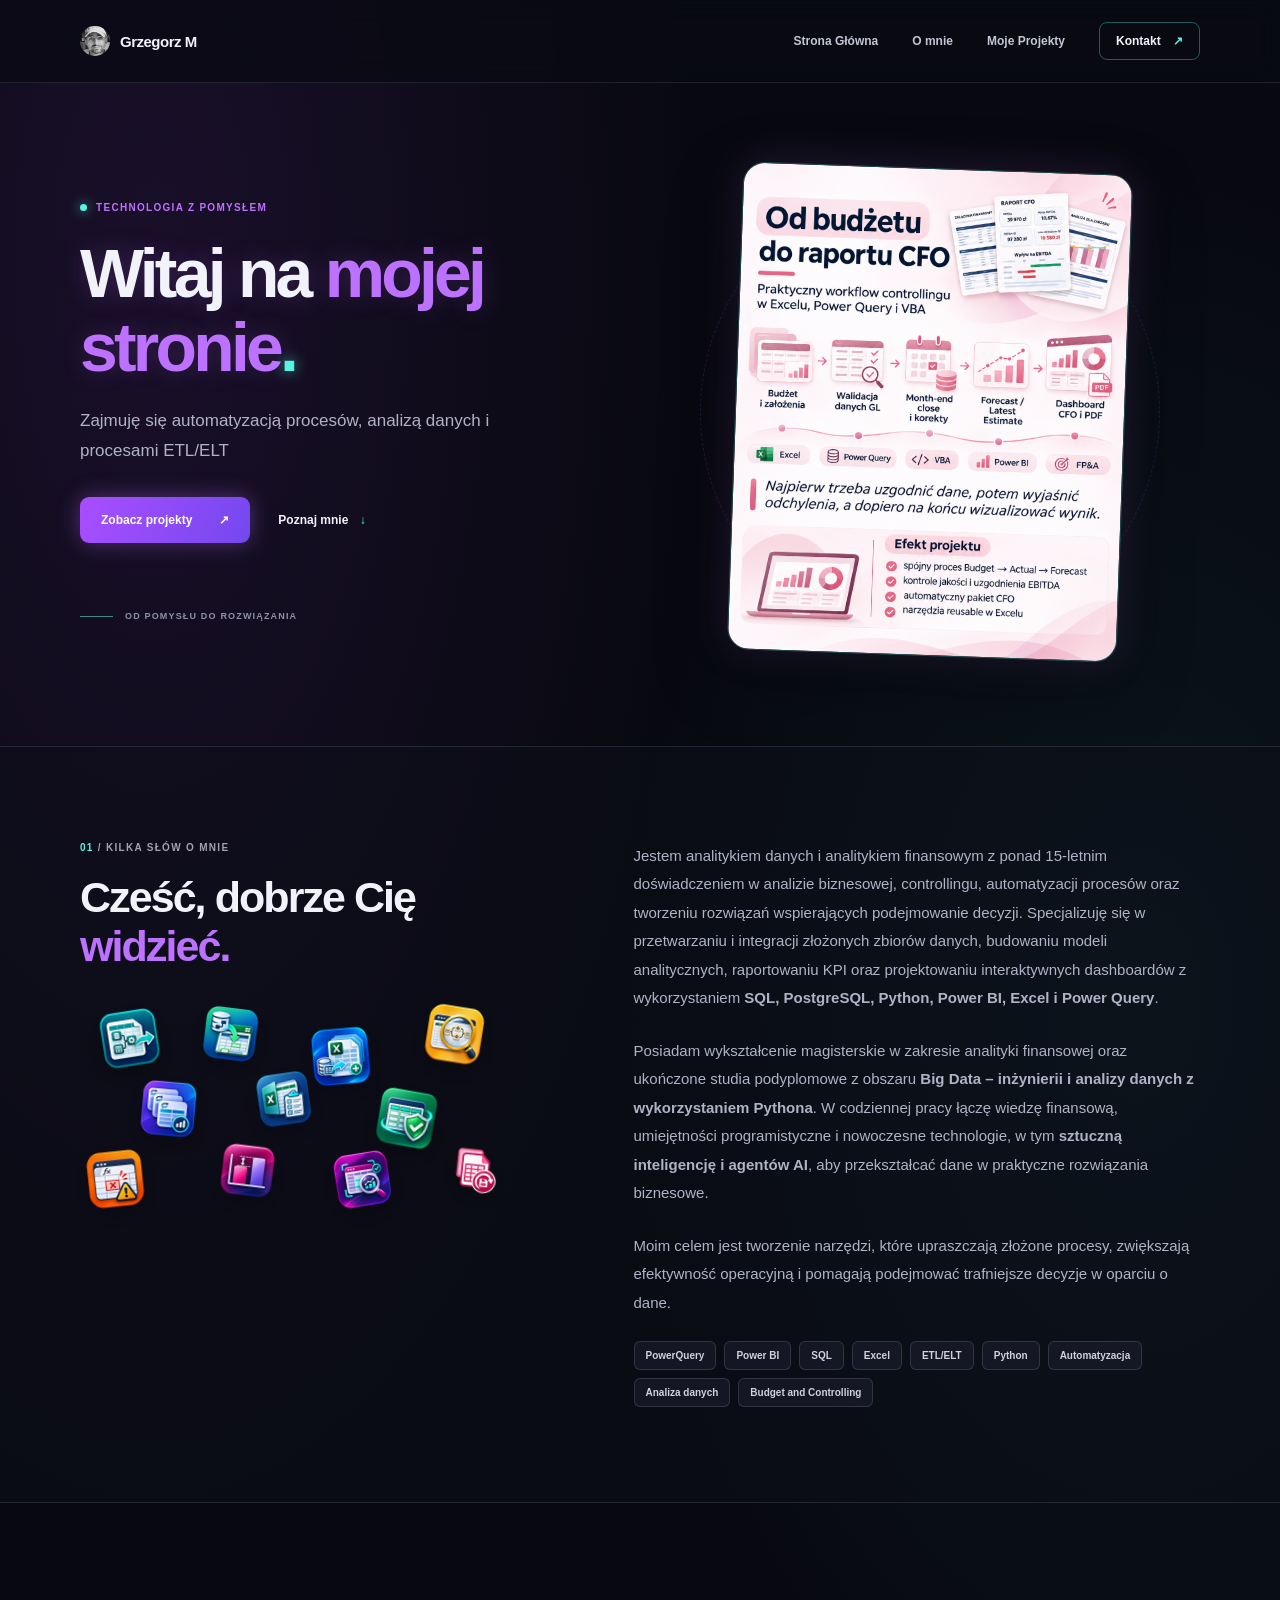
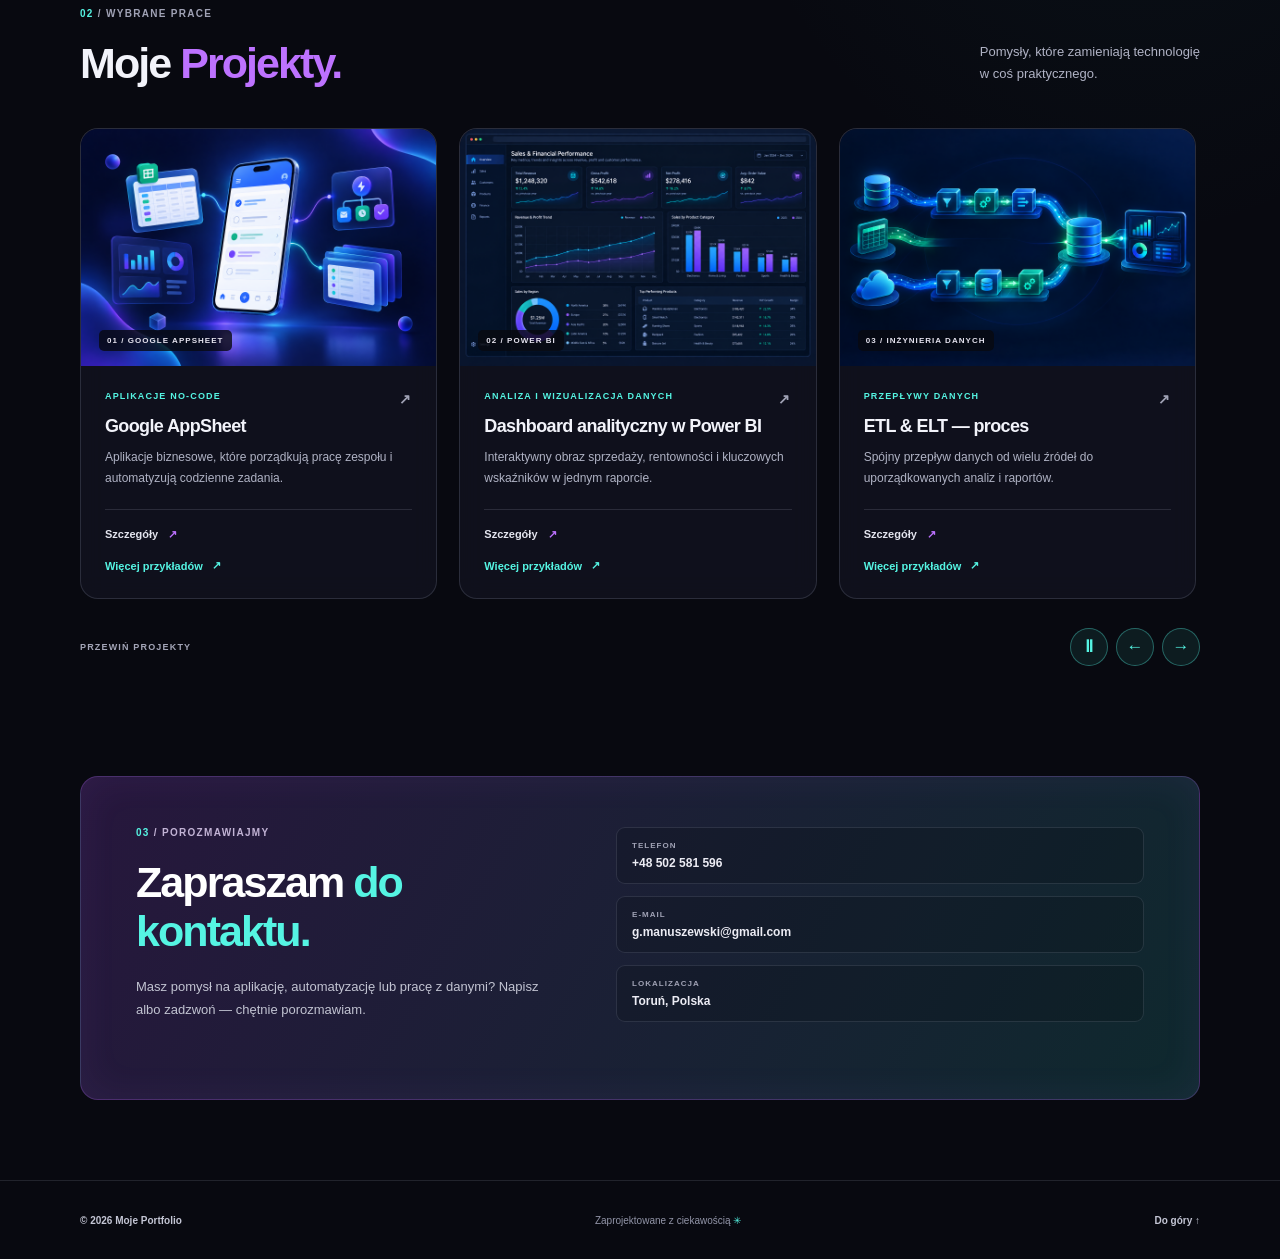
==== index.html @ 645ec293 "Refresh Power BI dashboard project page Co-authored-by: Copilot <223556219+Copilot@users.noreply.git" ====
<!DOCTYPE html>
<html lang="pl">
<head>
  <meta charset="UTF-8">
  <meta name="viewport" content="width=device-width, initial-scale=1.0">
  <meta name="description" content="Portfolio projektów z zakresu automatyzacji, analizy danych i Smart Home.">
  <meta name="theme-color" content="#080910">
  <title>Moje Portfolio — technologia, która ułatwia życie</title>
  <link rel="stylesheet" href="style.css">
  <script src="script.js" defer></script>
</head>
<body>
  <header class="site-header">
    <nav class="navigation container" aria-label="Nawigacja główna">
      <a class="brand" href="#start" aria-label="Moje Portfolio — strona główna">
        <img class="brand-mark" src="gm.jpg" alt="" aria-hidden="true">
        <span>Grzegorz M</span>
      </a>
      <div class="nav-links">
        <a href="#start">Strona Główna</a>
        <a href="#o-mnie">O mnie</a>
        <a href="#projekty">Moje Projekty</a>
        <a class="nav-contact" href="#kontakt">Kontakt <span aria-hidden="true">↗</span></a>
      </div>
    </nav>
  </header>

  <main>
    <section class="hero section" id="start">
      <div class="container hero-layout">
        <div class="hero-content">
          <p class="eyebrow"><span class="status-dot"></span> TECHNOLOGIA Z POMYSŁEM</p>
          <h1>Witaj na <span>mojej stronie<span class="heading-dot">.</span></span></h1>
          <p class="hero-description">Zajmuję się automatyzacją procesów, analizą danych i procesami ETL/ELT</p>
          <div class="hero-actions">
            <a class="button button-primary" href="#projekty">Zobacz projekty <span aria-hidden="true">↗</span></a>
            <a class="text-link" href="#o-mnie">Poznaj mnie <span aria-hidden="true">↓</span></a>
          </div>
          <div class="hero-caption"><span></span> OD POMYSŁU DO ROZWIĄZANIA</div>
        </div>

        <div class="hero-visual" aria-hidden="true">
          <div class="visual-orbit orbit-one"></div>
          <div class="visual-orbit orbit-two"></div>
          <img class="hero-photo" src="Od budżetu do raportu CFO.png" alt="Wizualizacja raportu CFO od budżetu po analizę wyników">
        </div>
      </div>
    </section>

    <section class="about section" id="o-mnie">
      <div class="container about-layout">
        <div>
          <p class="section-label"><span>01</span> / KILKA SŁÓW O MNIE</p>
          <h2>Cześć, dobrze Cię <span>widzieć.</span></h2>
          <div class="about-collage" aria-label="Ikony narzędzi do pracy z Power Query">
            <img class="collage-icon icon-01" src="01_Export_PQ_Turkus_64.png" alt="Export PQ">
            <img class="collage-icon icon-02" src="02_Import_Aktywny_Zielen_64.png" alt="Import aktywny">
            <img class="collage-icon icon-03" src="03_Import_Nowy_Niebieski_64.png" alt="Import nowy">
            <img class="collage-icon icon-04" src="04_Audyt_PQ_Zloty_64.png" alt="Audyt PQ">
            <img class="collage-icon icon-05" src="05_Liczba_PQ_Fiolet_64.png" alt="Liczba PQ">
            <img class="collage-icon icon-06" src="06_Inwentaryzacja_Niebieski_64.png" alt="Inwentaryzacja">
            <img class="collage-icon icon-07" src="07_Jakosc_Danych_Zielen_64.png" alt="Jakość danych">
            <img class="collage-icon icon-08" src="08_Bledy_Formul_Pomarancz_64.png" alt="Błędy formuł">
            <img class="collage-icon icon-09" src="09_Actual_vs_Budget_Roz_64.png" alt="Actual vs Budget">
            <img class="collage-icon icon-10" src="10_Data_Profiler_Fiolet_64.png" alt="Data Profiler">
            <img class="collage-icon icon-11" src="11_Backup_Roz_64.png" alt="Backup">
          </div>
        </div>
        <div class="about-copy">
          <p>Jestem analitykiem danych i analitykiem finansowym z ponad 15-letnim doświadczeniem w analizie biznesowej, controllingu, automatyzacji procesów oraz tworzeniu rozwiązań wspierających podejmowanie decyzji. Specjalizuję się w przetwarzaniu i integracji złożonych zbiorów danych, budowaniu modeli analitycznych, raportowaniu KPI oraz projektowaniu interaktywnych dashboardów z wykorzystaniem <strong>SQL, PostgreSQL, Python, Power BI, Excel i Power Query</strong>.</p>
          <p>Posiadam wykształcenie magisterskie w zakresie analityki finansowej oraz ukończone studia podyplomowe z obszaru <strong>Big Data – inżynierii i analizy danych z wykorzystaniem Pythona</strong>. W codziennej pracy łączę wiedzę finansową, umiejętności programistyczne i nowoczesne technologie, w tym <strong>sztuczną inteligencję i agentów AI</strong>, aby przekształcać dane w praktyczne rozwiązania biznesowe.</p>
          <p>Moim celem jest tworzenie narzędzi, które upraszczają złożone procesy, zwiększają efektywność operacyjną i pomagają podejmować trafniejsze decyzje w oparciu o dane.</p>
          <div class="tags" aria-label="Obszary zainteresowań">
            <span>PowerQuery</span><span>Power BI</span><span>SQL</span><span>Excel</span><span>ETL/ELT</span><span>Python</span><span>Automatyzacja</span><span>Analiza danych</span><span>Budget and Controlling</span>
          </div>
        </div>
      </div>
    </section>

    <section class="projects section" id="projekty">
      <div class="container">
        <div class="section-heading">
          <div>
            <p class="section-label"><span>02</span> / WYBRANE PRACE</p>
            <h2>Moje <span>Projekty.</span></h2>
          </div>
          <p>Pomysły, które zamieniają technologię<br> w coś praktycznego.</p>
        </div>
        <div class="project-gallery" role="region" aria-label="Galeria projektów">
          <div class="project-grid" id="project-gallery" tabindex="0" aria-label="Projekty. Przewijaj w poziomie.">
            <article class="project-card">
              <div class="card-art project-art" aria-hidden="true">
                <img src="appsheet.png" alt="">
                <span class="art-index">01 / GOOGLE APPSHEET</span>
              </div>
              <div class="card-content">
                <p class="card-category">APLIKACJE NO-CODE <span>↗</span></p>
                <h3>Google AppSheet</h3>
                <p>Aplikacje biznesowe, które porządkują pracę zespołu i automatyzują codzienne zadania.</p>
                <details><summary>Szczegóły <span aria-hidden="true">↗</span></summary><p>Od formularza i centralnej bazy danych po powiadomienia oraz akceptacje — rozwiązanie dopasowane do procesu.</p></details>
                <a class="project-link" href="appsheet.html">Więcej przykładów <span aria-hidden="true">↗</span></a>
              </div>
            </article>
            <article class="project-card">
              <div class="card-art project-art" aria-hidden="true">
                <img src="power-bi-dashboard.png" alt="">
                <span class="art-index">02 / POWER BI</span>
              </div>
              <div class="card-content">
                <p class="card-category">ANALIZA I WIZUALIZACJA DANYCH <span>↗</span></p>
                <h3>Dashboard analityczny w Power BI</h3>
                <p>Interaktywny obraz sprzedaży, rentowności i kluczowych wskaźników w jednym raporcie.</p>
                <details><summary>Szczegóły <span aria-hidden="true">↗</span></summary><p>KPI, trendy miesięczne i porównania produktów oraz regionów pomagają przejść od ogólnego wyniku do konkretnych obserwacji.</p></details>
                <a class="project-link" href="analiza-danych.html">Więcej przykładów <span aria-hidden="true">↗</span></a>
              </div>
            </article>
            <article class="project-card">
              <div class="card-art project-art" aria-hidden="true">
                <img src="etl-elt.png" alt="">
                <span class="art-index">03 / INŻYNIERIA DANYCH</span>
              </div>
              <div class="card-content">
                <p class="card-category">PRZEPŁYWY DANYCH <span>↗</span></p>
                <h3>ETL &amp; ELT — proces</h3>
                <p>Spójny przepływ danych od wielu źródeł do uporządkowanych analiz i raportów.</p>
                <details><summary>Szczegóły <span aria-hidden="true">↗</span></summary><p>Proces obejmuje pobieranie, walidację, transformację i ładowanie danych — z kontrolą jakości na każdym etapie.</p></details>
                <a class="project-link" href="etl-elt.html">Więcej przykładów <span aria-hidden="true">↗</span></a>
              </div>
            </article>
            <article class="project-card">
              <div class="card-art art-finance" aria-hidden="true">
                <img src="budzetowanie-controlling.png" alt="">
                <span class="art-index">04 / FINANSE</span>
              </div>
              <div class="card-content">
                <p class="card-category">BUDŻETOWANIE I CONTROLLING <span>↗</span></p>
                <h3>Od budżetu do raportu CFO</h3>
                <p>Plan, wykonanie i prognoza w jednym obrazie finansów — dla lepszych decyzji.</p>
                <a class="project-link" href="budzetowanie-controlling.html">Poznaj projekt <span aria-hidden="true">↗</span></a>
              </div>
            </article>
            <article class="project-card">
              <div class="card-art project-art nova-art" aria-hidden="true">
                <img src="nova-cfo-raport-cfo.png" alt="">
                <span class="art-index">05 / NOVA COMPONENTS</span>
              </div>
              <div class="card-content">
                <p class="card-category">RAPORTOWANIE FINANSOWE <span>↗</span></p>
                <h3>Raport CFO — NOVA Components</h3>
                <p>Miesięczne wyniki, budżet i prognoza Q1 z mostkami EBITDA oraz komentarzem dla zarządu.</p>
                <a class="project-link" href="nova-cfo.html">Zobacz raport <span aria-hidden="true">↗</span></a>
              </div>
            </article>
          </div>
          <div class="gallery-controls">
            <span>PRZEWIŃ PROJEKTY</span>
            <div>
              <button class="gallery-button" type="button" aria-label="Wstrzymaj automatyczne przewijanie" aria-controls="project-gallery" id="project-autoplay" aria-pressed="false">Ⅱ</button>
              <button class="gallery-button" type="button" aria-label="Poprzednie projekty" aria-controls="project-gallery" id="project-previous" disabled>←</button>
              <button class="gallery-button" type="button" aria-label="Następne projekty" aria-controls="project-gallery" id="project-next">→</button>
            </div>
          </div>
        </div>
      </div>
    </section>

    <section class="contact section" id="kontakt">
      <div class="container contact-box">
        <div class="contact-copy">
          <p class="section-label"><span>03</span> / POROZMAWIAJMY</p>
          <h2>Zapraszam <span>do kontaktu.</span></h2>
          <p>Masz pomysł na aplikację, automatyzację lub pracę z danymi? Napisz albo zadzwoń — chętnie porozmawiam.</p>
        </div>
        <div class="contact-details">
          <a href="tel:+48502581596"><span>TELEFON</span><strong>+48 502 581 596</strong></a>
          <a href="mailto:g.manuszewski@gmail.com"><span>E-MAIL</span><strong>g.manuszewski@gmail.com</strong></a>
          <div><span>LOKALIZACJA</span><strong>Toruń, Polska</strong></div>
        </div>
      </div>
    </section>
  </main>

  <footer class="footer">
    <div class="container footer-inner"><span>© 2026 Moje Portfolio</span><span>Zaprojektowane z ciekawością <span class="footer-star">✳</span></span><a href="#start">Do góry ↑</a></div>
  </footer>
</body>
</html>
---- style.css ----
:root {
  --background: #080910;
  --surface: rgba(20, 21, 34, .72);
  --text: #f2f3fa;
  --muted: #b0b3c5;
  --blue: #bd72ff;
  --blue-dark: #9c4fee;
  --line: rgba(202, 205, 230, .13);
  --turquoise: #55f4e3;
  --glass: rgba(20, 21, 34, .68);
  --radius: 18px;
}

* { box-sizing: border-box; }
html { scroll-padding-top: 110px; }
body { margin: 0; background: radial-gradient(ellipse at 12% 9%, rgba(101, 42, 153, .19), transparent 34%), radial-gradient(ellipse at 89% 35%, rgba(24, 117, 117, .13), transparent 32%), var(--background); color: var(--text); font-family: Inter, "Segoe UI", Arial, sans-serif; -webkit-font-smoothing: antialiased; }
a { color: inherit; text-decoration: none; }
a:focus-visible, summary:focus-visible { outline: 3px solid #78a7ff; outline-offset: 4px; }
.container { width: min(1120px, calc(100% - 48px)); margin-inline: auto; }
.site-header { position: sticky; top: 0; z-index: 10; background: rgba(247, 249, 252, .94); border-bottom: 1px solid rgba(228, 233, 241, .85); backdrop-filter: blur(14px); }
.navigation, .nav-links, .brand { display: flex; align-items: center; }
.navigation { min-height: 82px; justify-content: space-between; gap: 24px; }
.brand { gap: 10px; white-space: nowrap; font-size: 15px; font-weight: 800; letter-spacing: -.5px; }
.brand-mark { width: 30px; height: 30px; border-radius: 50%; object-fit: cover; }
.brand-dot { color: var(--blue); }
.nav-links { gap: 34px; font-size: 12px; font-weight: 650; color: #647084; }
.nav-links a:hover, .text-link:hover, .footer a:hover { color: var(--blue); }
.nav-links .nav-contact { padding: 11px 16px; border: 1px solid #d6dfec; border-radius: 8px; color: var(--text); }
.nav-contact span { margin-left: 9px; color: var(--blue); }
.section { scroll-margin-top: 20px; }
.hero { overflow: hidden; }
.hero-layout { min-height: 600px; display: grid; grid-template-columns: 1fr 1fr; align-items: center; gap: 40px; padding-block: 85px 90px; }
.eyebrow, .section-label, .card-category, .hero-caption, .art-index, .visual-label { font-size: 10px; font-weight: 800; letter-spacing: .13em; }
.eyebrow { color: var(--blue); display: flex; align-items: center; gap: 9px; margin: 0 0 24px; }
.status-dot { width: 7px; height: 7px; background: #4a83f6; border-radius: 50%; box-shadow: 0 0 0 4px #e4edff; }
h1, h2, h3, p { margin-top: 0; }
h1 { max-width: 580px; margin-bottom: 22px; font-size: clamp(44px, 5.3vw, 68px); line-height: 1.08; letter-spacing: -.055em; }
h1 > span, h2 > span { color: var(--blue); }
.heading-dot { color: #8fb3ff; }
.hero-description { max-width: 430px; color: var(--muted); font-size: 17px; line-height: 1.75; }
.hero-actions { display: flex; align-items: center; flex-wrap: wrap; gap: 28px; margin-top: 32px; }
.button { display: inline-flex; align-items: center; justify-content: center; gap: 27px; padding: 16px 21px; border-radius: 9px; font-size: 12px; font-weight: 750; transition: background .2s, transform .2s; }
.button:hover { transform: translateY(-2px); }
.button-primary { background: var(--blue); color: white; box-shadow: 0 9px 20px rgba(40, 103, 232, .2); }
.button-primary:hover { background: var(--blue-dark); }
.text-link { font-size: 12px; font-weight: 750; }
.text-link span { margin-left: 8px; color: var(--blue); }
.hero-caption { display: flex; align-items: center; gap: 12px; margin-top: 68px; color: #9aa5b4; font-size: 9px; }
.hero-caption span { width: 33px; height: 1px; background: #b7c3d2; }
.hero-visual { position: relative; display: grid; place-items: center; min-height: 405px; }
.visual-orbit { position: absolute; border: 1px solid #dce6f6; border-radius: 50%; }
.orbit-one { width: 385px; height: 385px; }
.orbit-two { width: 460px; height: 460px; border-style: dashed; opacity: .7; }
.hero-photo { position: relative; z-index: 1; display: block; width: min(390px, 78%); aspect-ratio: 4 / 5; object-fit: cover; border: 1px solid rgba(85, 244, 227, .28); border-radius: 22px; box-shadow: 0 25px 70px rgba(0, 0, 0, .4), 0 0 40px rgba(189, 114, 255, .18); transform: rotate(2deg); }
.visual-window { position: relative; z-index: 1; width: min(365px, 90%); border: 1px solid #e4ebf6; border-radius: 15px; overflow: hidden; background: white; box-shadow: 0 25px 70px rgba(66, 104, 164, .14); transform: rotate(-3deg); }
.window-top { height: 42px; display: flex; align-items: center; gap: 5px; padding: 0 16px; border-bottom: 1px solid #edf1f7; }
.window-top > span { width: 6px; height: 6px; border-radius: 50%; background: #ccd9ed; }
.window-top > span:first-child { background: #6e9df6; }
.window-top i { margin-left: auto; font-size: 9px; color: #a4afbe; font-style: normal; }
.window-body { padding: 23px 26px 25px; }
.visual-heading { display: flex; justify-content: space-between; font-size: 14px; font-weight: 800; }
.visual-spark { color: #6496f6; font-size: 19px; }
.visual-subheading { margin-top: 9px; color: #a8b4c6; font-size: 8px; font-weight: 800; letter-spacing: .15em; }
.chart { height: 120px; display: flex; align-items: end; gap: 10px; padding: 20px 10px 0; margin-top: 19px; border-bottom: 1px solid #e9eff8; background: repeating-linear-gradient(to top, transparent 0, transparent 32px, #f1f5fa 33px); }
.chart span { flex: 1; border-radius: 4px 4px 0 0; background: #dce9ff; }
.chart span:nth-child(4), .chart span:nth-child(8) { background: #4b83ef; }
.visual-bottom { display: flex; justify-content: space-between; align-items: end; padding-top: 20px; }
.visual-bottom span { color: #a8b4c6; font-size: 8px; font-weight: 800; letter-spacing: .12em; }
.visual-bottom strong { color: #728299; font-size: 10px; line-height: 1.5; text-align: right; }
.floating-note { position: absolute; z-index: 2; right: 0; bottom: 40px; display: flex; align-items: center; gap: 11px; padding: 13px 17px; border-radius: 10px; background: white; box-shadow: 0 12px 35px rgba(66, 104, 164, .13); color: #9aa7b8; font-size: 9px; line-height: 1.6; }
.floating-note strong { color: #3a4b64; }
.note-icon { display: grid; place-items: center; width: 31px; height: 31px; border-radius: 8px; background: #eaf1ff; color: var(--blue); font-size: 17px; }
.visual-label { position: absolute; top: 22px; right: 14px; color: #a2b1c8; font-size: 8px; }
.visual-label span { color: var(--blue); }
.about { background: white; border-block: 1px solid var(--line); }
.about-layout { display: grid; grid-template-columns: .9fr 1.1fr; gap: 90px; padding-block: 95px; }
.section-label { color: #98a4b5; margin-bottom: 20px; }
.section-label span { color: var(--blue); }
h2 { margin-bottom: 0; font-size: clamp(32px, 3.5vw, 43px); letter-spacing: -.045em; line-height: 1.15; }
.about-collage { position: relative; width: min(100%, 440px); height: 220px; margin-top: 27px; }
.collage-icon { position: absolute; width: clamp(44px, 13vw, 64px); height: auto; filter: drop-shadow(0 8px 12px rgba(0, 0, 0, .32)); transition: transform .2s; }
.collage-icon:hover { z-index: 1; transform: scale(1.12) rotate(0deg); }
.icon-01 { top: 8px; left: 4%; transform: rotate(-9deg); }
.icon-02 { top: 3px; left: 27%; transform: rotate(7deg); }
.icon-03 { top: 26px; left: 52%; transform: rotate(-5deg); }
.icon-04 { top: 4px; left: 78%; transform: rotate(9deg); }
.icon-05 { top: 78px; left: 13%; transform: rotate(5deg); }
.icon-06 { top: 68px; left: 39%; transform: rotate(-8deg); }
.icon-07 { top: 88px; left: 67%; transform: rotate(10deg); }
.icon-08 { top: 148px; left: 1%; transform: rotate(-6deg); }
.icon-09 { top: 140px; left: 31%; transform: rotate(7deg); }
.icon-10 { top: 149px; left: 57%; transform: rotate(-9deg); }
.icon-11 { top: 139px; left: 83%; transform: rotate(6deg); }
.about-copy p { margin-bottom: 24px; color: var(--muted); font-size: 15px; line-height: 1.9; }
.tags { display: flex; flex-wrap: wrap; gap: 8px; }
.tags span { padding: 8px 11px; border: 1px solid #e8edf5; border-radius: 6px; background: #fafcff; color: #64748b; font-size: 10px; font-weight: 700; }
.projects { padding-block: 105px 110px; }
.section-heading { display: flex; justify-content: space-between; align-items: end; gap: 24px; margin-bottom: 38px; }
.section-heading > p { margin: 0 0 3px; color: var(--muted); font-size: 13px; line-height: 1.7; }
.project-gallery { min-width: 0; }
.project-grid { display: flex; gap: 22px; overflow-x: auto; padding: 2px 2px 14px; scroll-snap-type: x mandatory; scrollbar-color: rgba(85, 244, 227, .45) rgba(202, 205, 230, .08); scrollbar-width: thin; }
.project-grid:focus-visible { outline: 2px solid var(--turquoise); outline-offset: 4px; }
.project-grid .project-card { flex: 0 0 calc((100% - 44px) / 3); scroll-snap-align: start; }
.gallery-controls { display: flex; align-items: center; justify-content: space-between; margin-top: 15px; color: #a4a6b8; font-size: 9px; font-weight: 800; letter-spacing: .13em; }
.gallery-controls > div { display: flex; gap: 8px; }
.gallery-button { display: grid; place-items: center; width: 38px; height: 38px; border: 1px solid rgba(85, 244, 227, .35); border-radius: 50%; background: rgba(85, 244, 227, .08); color: var(--turquoise); font: inherit; font-size: 17px; cursor: pointer; transition: background .2s, opacity .2s; }
.gallery-button:hover:not(:disabled) { background: rgba(85, 244, 227, .2); }
.gallery-button:disabled { opacity: .35; cursor: default; }
.gallery-button:focus-visible { outline: 2px solid var(--turquoise); outline-offset: 3px; }
.project-card { overflow: hidden; background: white; border: 1px solid var(--line); border-radius: var(--radius); transition: transform .2s, box-shadow .2s; }
.project-card:hover { transform: translateY(-4px); box-shadow: 0 15px 40px rgba(39, 67, 110, .08); }
.card-art { aspect-ratio: 3 / 2; position: relative; display: grid; place-items: center; overflow: hidden; }
.art-automation { background: #e8f0ff; }
.art-zigbee { background: #e8f3f5; }
.art-finance { background: #15252f; }
.art-finance img, .project-art img { width: 100%; height: 100%; object-fit: contain; }
.art-index { position: absolute; left: 18px; bottom: 15px; color: #8da3c3; font-size: 8px; }
.art-grid { position: absolute; inset: 0; background-image: linear-gradient(#d7e5fa 1px, transparent 1px), linear-gradient(90deg, #d7e5fa 1px, transparent 1px); background-size: 30px 30px; mask-image: radial-gradient(ellipse, black, transparent 75%); }
.automation-flow { position: relative; display: flex; align-items: center; }
.automation-flow span { display: grid; place-items: center; width: 48px; height: 48px; border: 1px solid #d9e7fc; border-radius: 13px; background: white; color: var(--blue); font-size: 20px; box-shadow: 0 8px 20px #cbdcf5; }
.automation-flow span:nth-of-type(2) { width: 58px; height: 58px; background: var(--blue); color: white; }
.automation-flow i { width: 27px; border-top: 1px dashed #91b2ec; }
.zigbee-rings { position: relative; display: grid; place-items: center; width: 135px; height: 135px; border: 1px solid #c8dfe7; border-radius: 50%; }
.zigbee-rings::before { content: ""; position: absolute; width: 90px; height: 90px; border: 1px dashed #bdd6e0; border-radius: 50%; }
.zigbee-center { z-index: 1; display: grid; place-items: center; width: 50px; height: 50px; border-radius: 15px; background: white; color: #3b8caa; font-size: 29px; box-shadow: 0 8px 20px #cfe2e7; }
.zigbee-node { position: absolute; width: 14px; height: 14px; border: 4px solid white; border-radius: 50%; background: #6ba8b9; box-shadow: 0 3px 10px #bdd9df; }
.node-one { top: 14px; left: 18px; }.node-two { right: -5px; top: 58px; }.node-three { bottom: 4px; left: 40px; }
.card-content { padding: 25px 24px 24px; }
.card-category { display: flex; justify-content: space-between; color: var(--blue); font-size: 9px; }
.card-category span { color: #a5b2c2; font-size: 14px; }
h3 { margin-bottom: 10px; font-size: 18px; letter-spacing: -.035em; }
.card-content > p:not(.card-category), details p { color: var(--muted); font-size: 12px; line-height: 1.75; }
.card-content > p:not(.card-category) { min-height: 42px; }
details { border-top: 1px solid #edf1f6; margin-top: 20px; padding-top: 18px; }
summary { width: fit-content; color: #34445b; font-size: 11px; font-weight: 800; cursor: pointer; list-style: none; }
summary::-webkit-details-marker { display: none; }
summary span { color: var(--blue); margin-left: 7px; }
details p { margin: 12px 0 0; }
.contact { padding-bottom: 80px; }
.contact-box { display: flex; align-items: end; justify-content: space-between; gap: 30px; padding: 50px 55px; border-radius: var(--radius); background: #1d3765; color: white; }
.contact-box .section-label { color: #a9bad6; }.contact-box .section-label span { color: #87aeff; }
.contact-box h2 span { color: #91b6ff; }
.contact-box p:last-child { margin: 17px 0 0; color: #bdcbe1; font-size: 13px; line-height: 1.6; }
.contact-action { display: flex; flex-direction: column; align-items: flex-start; gap: 10px; }
.button-light { background: white; color: #254c90; white-space: nowrap; }.button-light:hover { background: #edf3ff; }
.contact-action small { color: #bdcbe1; font-size: 10px; }
.footer { border-top: 1px solid var(--line); }
.footer-inner { min-height: 78px; display: flex; align-items: center; justify-content: space-between; gap: 15px; color: #97a3b3; font-size: 10px; }
.footer-inner > span:first-child { color: #657487; font-weight: 700; }.footer-star { color: var(--blue); }.footer a { color: #657487; font-weight: 700; }

/* Dark glass and neon palette */
.site-header { background: rgba(9, 10, 18, .72); border-bottom-color: rgba(199, 205, 232, .12); backdrop-filter: blur(12px); -webkit-backdrop-filter: blur(12px); }
.brand-dot, .nav-contact span, .text-link span, .card-category, .summary span, .footer-star { color: var(--turquoise); }
.nav-links { color: #c4c6d5; }
.nav-links a:hover, .text-link:hover, .footer a:hover { color: var(--turquoise); text-shadow: 0 0 12px rgba(85, 244, 227, .48); }
.nav-links .nav-contact { border-color: rgba(85, 244, 227, .35); color: var(--text); }
.nav-links .nav-contact:hover { box-shadow: 0 0 18px rgba(85, 244, 227, .18); }
.eyebrow, .section-label, h1 > span, h2 > span { color: var(--blue); }
.status-dot { background: var(--turquoise); box-shadow: 0 0 12px rgba(85, 244, 227, .8); }
h1 { text-shadow: 0 0 26px rgba(189, 114, 255, .2); }
.heading-dot { color: var(--turquoise); text-shadow: 0 0 14px rgba(85, 244, 227, .7); }
.hero-description, .about-copy p, .section-heading > p { color: var(--muted); }
.button { transition: background .2s, transform .2s, box-shadow .2s; }
.button-primary { background: linear-gradient(110deg, #a94eff, #7448ef); color: #fff; box-shadow: 0 0 22px rgba(189, 114, 255, .36); }
.button-primary:hover { background: linear-gradient(110deg, #bd72ff, #895fff); box-shadow: 0 0 30px rgba(189, 114, 255, .62), 0 0 18px rgba(85, 244, 227, .2); }
.hero-caption { color: #8d90a6; }
.hero-caption span { background: rgba(85, 244, 227, .55); }
.visual-orbit { border-color: rgba(189, 114, 255, .22); }
.visual-window { border-color: rgba(85, 244, 227, .2); background: rgba(17, 19, 30, .88); box-shadow: 0 25px 70px rgba(0, 0, 0, .35), 0 0 35px rgba(189, 114, 255, .12); backdrop-filter: blur(12px); }
.window-top { border-bottom-color: rgba(202, 205, 230, .12); }
.window-top > span { background: #55566a; }
.window-top > span:first-child { background: var(--turquoise); }
.window-top i, .visual-bottom span { color: #9295aa; }
.visual-heading { color: var(--text); }
.visual-spark, .visual-label span { color: var(--turquoise); text-shadow: 0 0 12px rgba(85, 244, 227, .5); }
.visual-subheading { color: #9295aa; }
.chart { border-bottom-color: rgba(202, 205, 230, .16); background: repeating-linear-gradient(to top, transparent 0, transparent 32px, rgba(202, 205, 230, .08) 33px); }
.chart span { background: rgba(189, 114, 255, .3); }
.chart span:nth-child(4), .chart span:nth-child(8) { background: var(--turquoise); box-shadow: 0 0 12px rgba(85, 244, 227, .36); }
.visual-bottom strong { color: #d3d5e2; }
.floating-note { border: 1px solid rgba(202, 205, 230, .14); background: rgba(22, 23, 37, .82); box-shadow: 0 12px 35px rgba(0, 0, 0, .28); color: #b0b3c5; backdrop-filter: blur(12px); }
.floating-note strong { color: var(--text); }
.note-icon { background: rgba(189, 114, 255, .16); color: var(--turquoise); }
.visual-label { color: #a4a6b8; }
.about { background: rgba(14, 15, 25, .48); border-block-color: var(--line); }
.section-label { color: #a0a2b5; }
.section-label span { color: var(--turquoise); }
.tags span { border-color: rgba(202, 205, 230, .16); background: rgba(27, 28, 43, .7); color: #d0d2df; }
.project-card { border: 1px solid rgba(202, 205, 230, .15); border-radius: var(--radius); background: var(--glass); backdrop-filter: blur(12px); -webkit-backdrop-filter: blur(12px); transition: transform .2s, box-shadow .2s, border-color .2s; }
.project-card:hover { transform: translateY(-4px); border-color: rgba(85, 244, 227, .48); box-shadow: 0 0 28px rgba(189, 114, 255, .19), 0 0 22px rgba(85, 244, 227, .13); }
.art-automation { background: linear-gradient(135deg, #211535, #13252c); }
.art-zigbee { background: linear-gradient(135deg, #142d32, #1d1933); }
.project-art .art-index, .art-finance .art-index { padding: 6px 8px; border-radius: 5px; background: rgba(8, 9, 16, .8); color: #e5e3ef; }
.art-grid { background-image: linear-gradient(rgba(189, 114, 255, .12) 1px, transparent 1px), linear-gradient(90deg, rgba(85, 244, 227, .1) 1px, transparent 1px); }
.art-index { color: #b0a1c8; }
.automation-flow span { border-color: rgba(189, 114, 255, .3); background: rgba(22, 23, 37, .9); color: var(--turquoise); box-shadow: 0 0 20px rgba(189, 114, 255, .14); }
.automation-flow span:nth-of-type(2) { background: linear-gradient(135deg, #a94eff, #7448ef); color: white; }
.automation-flow i { border-color: rgba(85, 244, 227, .65); }
.zigbee-rings { border-color: rgba(85, 244, 227, .45); box-shadow: 0 0 25px rgba(85, 244, 227, .08); }
.zigbee-rings::before { border-color: rgba(189, 114, 255, .5); }
.zigbee-center { background: #171926; color: var(--turquoise); box-shadow: 0 0 20px rgba(85, 244, 227, .18); }
.zigbee-node { border-color: #171926; background: var(--turquoise); box-shadow: 0 0 12px rgba(85, 244, 227, .55); }
.card-category span { color: #a0a2b5; }
.card-content > p:not(.card-category), details p { color: var(--muted); }
details { border-top-color: rgba(202, 205, 230, .14); }
summary { color: #e4e5ef; }
.contact-box { border: 1px solid rgba(189, 114, 255, .25); background: linear-gradient(120deg, rgba(41, 24, 64, .95), rgba(15, 43, 48, .95)); box-shadow: inset 0 0 40px rgba(189, 114, 255, .07); }
.contact-box .section-label { color: #c2b3d5; }
.contact-box .section-label span, .contact-box h2 span { color: var(--turquoise); }
.contact-box p:last-child { color: #c2c4d2; }
.contact-box { display: grid; grid-template-columns: .9fr 1.1fr; align-items: start; gap: 48px; }
.contact-copy > p:not(.section-label) { max-width: 430px; margin: 18px 0 28px; color: #c2c4d2; font-size: 13px; line-height: 1.8; }
.contact-details { display: grid; gap: 12px; }
.contact-details > * { display: grid; gap: 6px; padding: 13px 15px; border: 1px solid rgba(202, 205, 230, .13); border-radius: 9px; background: rgba(8, 9, 16, .22); }
.contact-details span { color: #a0a2b5; font-size: 8px; font-weight: 800; letter-spacing: .13em; }
.contact-details strong { color: #ececf4; font-size: 12px; font-weight: 650; }
.contact-details a:hover strong { color: var(--turquoise); }
.button-light { border: 1px solid rgba(85, 244, 227, .38); background: rgba(85, 244, 227, .12); color: var(--turquoise); box-shadow: 0 0 18px rgba(85, 244, 227, .12); }
.button-light:hover { background: rgba(85, 244, 227, .2); box-shadow: 0 0 25px rgba(85, 244, 227, .3); }
.contact-action small { color: #c2c4d2; }
.footer { border-top-color: var(--line); }
.footer-inner { color: #9295a8; }
.footer-inner > span:first-child, .footer a { color: #c4c6d5; }
a:focus-visible, summary:focus-visible { outline-color: var(--turquoise); }

.project-link { display: inline-flex; align-items: center; gap: 9px; margin-top: 18px; color: var(--turquoise); font-size: 11px; font-weight: 750; }
.project-link:hover, .back-link:hover { text-shadow: 0 0 12px rgba(85, 244, 227, .48); }
.detail-hero { padding-block: 70px 58px; }
.back-link { display: inline-flex; align-items: center; gap: 9px; margin-bottom: 48px; color: #c4c6d5; font-size: 11px; font-weight: 700; }
.back-link span { color: var(--turquoise); font-size: 17px; }
.detail-hero .section-label { margin-bottom: 18px; }
.detail-hero h1 { max-width: 800px; margin-bottom: 18px; }
.detail-intro { max-width: 650px; margin-bottom: 0; color: var(--muted); font-size: 15px; line-height: 1.8; }
.sample-projects { padding-block: 45px 100px; }
.sample-grid { display: grid; grid-template-columns: repeat(3, minmax(0, 1fr)); gap: 22px; }
.sample-card { overflow: hidden; border: 1px solid rgba(202, 205, 230, .15); border-radius: var(--radius); background: var(--glass); backdrop-filter: blur(12px); -webkit-backdrop-filter: blur(12px); transition: transform .2s, border-color .2s, box-shadow .2s; }
.sample-card:hover { transform: translateY(-4px); border-color: rgba(85, 244, 227, .48); box-shadow: 0 0 28px rgba(189, 114, 255, .16), 0 0 22px rgba(85, 244, 227, .1); }
.sample-art { position: relative; display: flex; align-items: center; justify-content: center; gap: 18px; height: 165px; overflow: hidden; }
.sample-art::before, .sample-art::after { position: absolute; content: ""; border: 1px solid rgba(189, 114, 255, .2); border-radius: 50%; }
.sample-art::before { width: 150px; height: 150px; }
.sample-art::after { width: 205px; height: 205px; border-style: dashed; opacity: .7; }
.sample-art-purple { background: linear-gradient(135deg, #211535, #13252c); }
.sample-art-cyan { background: linear-gradient(135deg, #142d32, #1d1933); }
.sample-art-mix { background: linear-gradient(135deg, #171d36, #15282c); }
.sample-art > span, .sample-art > i { z-index: 1; display: grid; place-items: center; width: 46px; height: 46px; border: 1px solid rgba(85, 244, 227, .32); border-radius: 13px; background: rgba(17, 19, 30, .88); color: var(--turquoise); font-size: 20px; font-style: normal; box-shadow: 0 0 20px rgba(85, 244, 227, .1); }
.sample-art > i { width: auto; height: auto; border: 0; background: transparent; color: var(--blue); box-shadow: none; }
.sample-art small { position: absolute; z-index: 1; left: 18px; bottom: 14px; color: #b0a1c8; font-size: 8px; font-weight: 800; letter-spacing: .13em; }
.sample-content { padding: 23px 22px 24px; }
.sample-content .card-category { margin-bottom: 14px; }
.sample-content h3 { margin-bottom: 10px; }
.sample-content > p:not(.card-category) { min-height: 63px; margin-bottom: 18px; color: var(--muted); font-size: 12px; line-height: 1.75; }
.sample-content .tags { gap: 7px; }
.sample-content .tags span { padding: 7px 9px; font-size: 9px; }
.detail-cta { margin-top: 38px; }
.finance-visual { padding-block: 0 58px; }
.finance-visual img { display: block; width: 100%; max-height: 500px; aspect-ratio: 3 / 2; object-fit: cover; border: 1px solid rgba(85, 244, 227, .2); border-radius: var(--radius); box-shadow: 0 20px 55px rgba(0, 0, 0, .28), 0 0 35px rgba(189, 114, 255, .1); }
.finance-visual .dashboard-preview { height: auto; max-height: none; aspect-ratio: auto; object-fit: contain; }
.finance-summary { padding-block: 0 100px; }
.finance-summary > div { max-width: 760px; padding: 34px 38px; border: 1px solid rgba(202, 205, 230, .15); border-radius: var(--radius); background: var(--glass); }
.finance-summary h2 { margin-bottom: 16px; }
.finance-summary p:last-child { margin-bottom: 0; color: var(--muted); font-size: 14px; line-height: 1.85; }
.project-detail-visual { padding-block: 0 55px; }
.project-detail-visual img { display: block; width: 100%; max-height: 520px; aspect-ratio: 3 / 2; object-fit: cover; border: 1px solid rgba(85, 244, 227, .2); border-radius: var(--radius); box-shadow: 0 20px 55px rgba(0, 0, 0, .28), 0 0 35px rgba(189, 114, 255, .1); }
.nova-art img { object-fit: cover; object-position: center 12%; }
.nova-summary > div { max-width: none; padding: 0; border: 0; background: transparent; }
.nova-metrics { display: grid; grid-template-columns: repeat(3, minmax(0, 1fr)); gap: 16px; }
.nova-metric { display: grid; gap: 9px; padding: 22px; border: 1px solid rgba(202, 205, 230, .15); border-radius: var(--radius); background: var(--glass); }
.nova-metric span, .nova-metric small { color: var(--muted); font-size: 11px; line-height: 1.6; }
.nova-metric strong { color: var(--turquoise); font-size: clamp(20px, 3vw, 30px); }
.nova-disclaimer { margin: 20px 0 0; padding: 18px 22px; border-left: 3px solid var(--blue); background: rgba(189, 114, 255, .08); color: var(--muted); font-size: 12px; line-height: 1.8; }
.nova-source { margin-top: 20px; }
.nova-report-pages { padding-block: 35px 100px; }
.nova-pages-grid { display: grid; grid-template-columns: repeat(3, minmax(0, 1fr)); align-items: start; gap: 20px; }
.nova-page { overflow: hidden; margin: 0; border: 1px solid rgba(202, 205, 230, .15); border-radius: var(--radius); background: var(--glass); }
.nova-page a { display: block; background: #f5f7fb; }
.nova-page img { display: block; width: 100%; height: auto; }
.nova-page figcaption { display: grid; gap: 8px; padding: 16px 18px 19px; color: var(--muted); font-size: 11px; line-height: 1.65; }
.nova-page figcaption span { color: var(--turquoise); font-size: 9px; font-weight: 800; letter-spacing: .12em; }

@media (max-width: 800px) {
  .navigation { padding-block: 15px; flex-wrap: wrap; }
  .nav-links { gap: 18px; }
  .hero-layout { min-height: auto; gap: 15px; padding-block: 70px; }
  .hero-visual { min-height: 320px; }.orbit-one { width: 300px; height: 300px; }.orbit-two { width: 355px; height: 355px; }
  .floating-note { right: -10px; bottom: 5px; }
  .about-layout { gap: 40px; }
  .project-grid { gap: 14px; }.project-grid .project-card { flex-basis: calc((100% - 14px) / 2); }.card-content { padding: 20px 17px; }
  .sample-grid { grid-template-columns: repeat(2, minmax(0, 1fr)); gap: 14px; }
  .sample-content { padding: 20px 17px; }
  .nova-pages-grid { grid-template-columns: repeat(2, minmax(0, 1fr)); }
  .contact-box { grid-template-columns: 1fr; gap: 30px; }
}
@media (max-width: 600px) {
  html { scroll-padding-top: 140px; }
  .container { width: min(100% - 36px, 480px); }
  .navigation { justify-content: center; gap: 14px; }
  .nav-links { width: 100%; justify-content: space-between; gap: 8px; font-size: 10px; }
  .nav-links .nav-contact { padding: 8px 9px; }.nav-contact span { margin-left: 2px; }
  .hero-layout { grid-template-columns: 1fr; gap: 25px; padding-block: 65px 55px; }
  h1 { font-size: clamp(42px, 11vw, 56px); }
  .hero-description { font-size: 15px; }.hero-caption { margin-top: 42px; }
  .hero-visual { min-height: 330px; }.visual-window { width: min(320px, 88%); }.floating-note { right: 0; }
  .about-layout { grid-template-columns: 1fr; gap: 24px; padding-block: 70px; }
  .projects { padding-block: 70px; }.section-heading { display: block; }.section-heading > p { margin-top: 18px; }
  .project-grid { gap: 18px; }.project-grid .project-card { flex-basis: 100%; }.card-content { padding: 25px; }
  .detail-hero { padding-block: 48px 40px; }.back-link { margin-bottom: 38px; }.detail-hero h1 { font-size: clamp(40px, 10vw, 54px); }
  .sample-projects { padding-block: 35px 70px; }.sample-grid { grid-template-columns: 1fr; gap: 18px; }
  .sample-art { height: 185px; }.sample-content { padding: 23px 22px 24px; }.sample-content > p:not(.card-category) { min-height: 0; }
  .finance-summary { padding-bottom: 70px; }.finance-summary > div { padding: 26px 22px; }
  .nova-metrics { grid-template-columns: 1fr; gap: 12px; }.nova-metric { padding: 18px; }
  .nova-pages-grid { grid-template-columns: 1fr; }
  .nova-report-pages { padding-bottom: 70px; }
  .contact { padding-bottom: 60px; }.contact-box { align-items: start; padding: 36px 26px; }
  .footer-inner { flex-wrap: wrap; padding-block: 22px; }.footer-inner > span:nth-child(2) { display: none; }
}
@media (prefers-reduced-motion: reduce) {
  *, *::before, *::after { transition-duration: .01ms !important; }
}
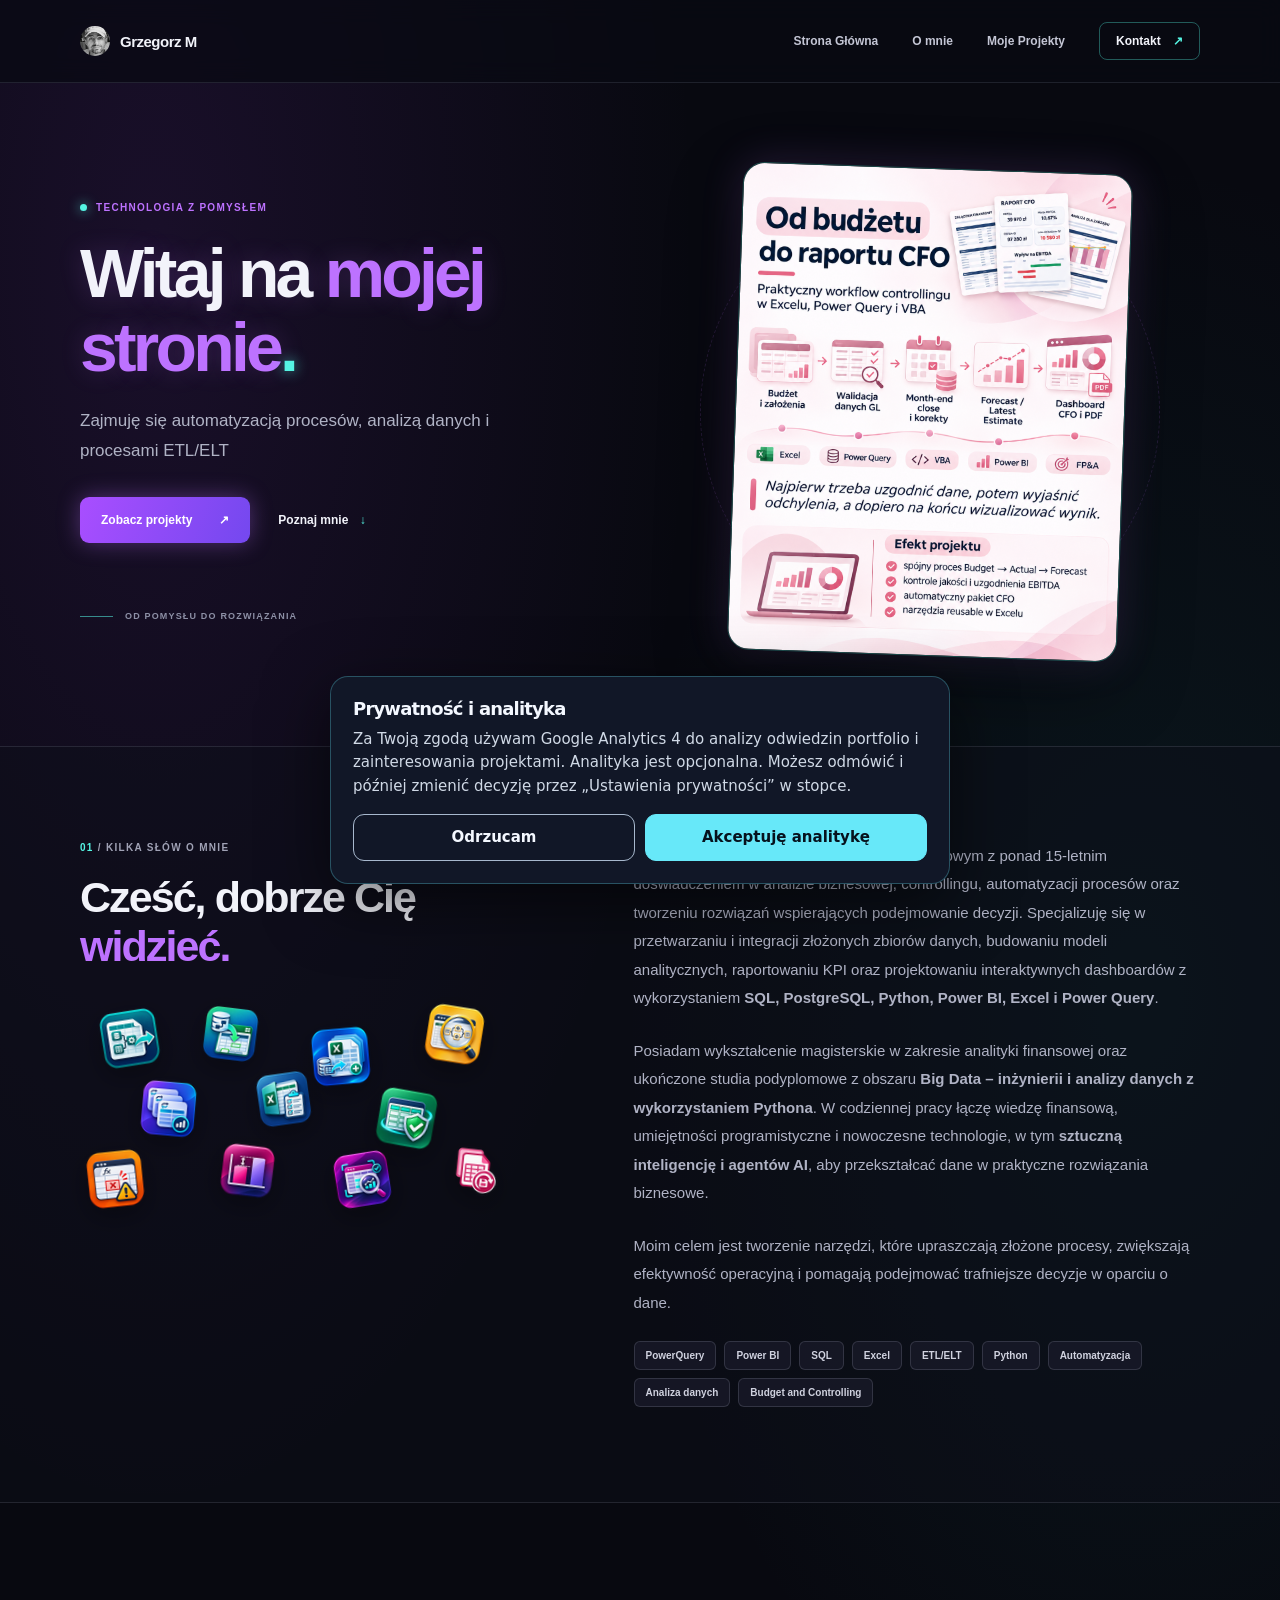
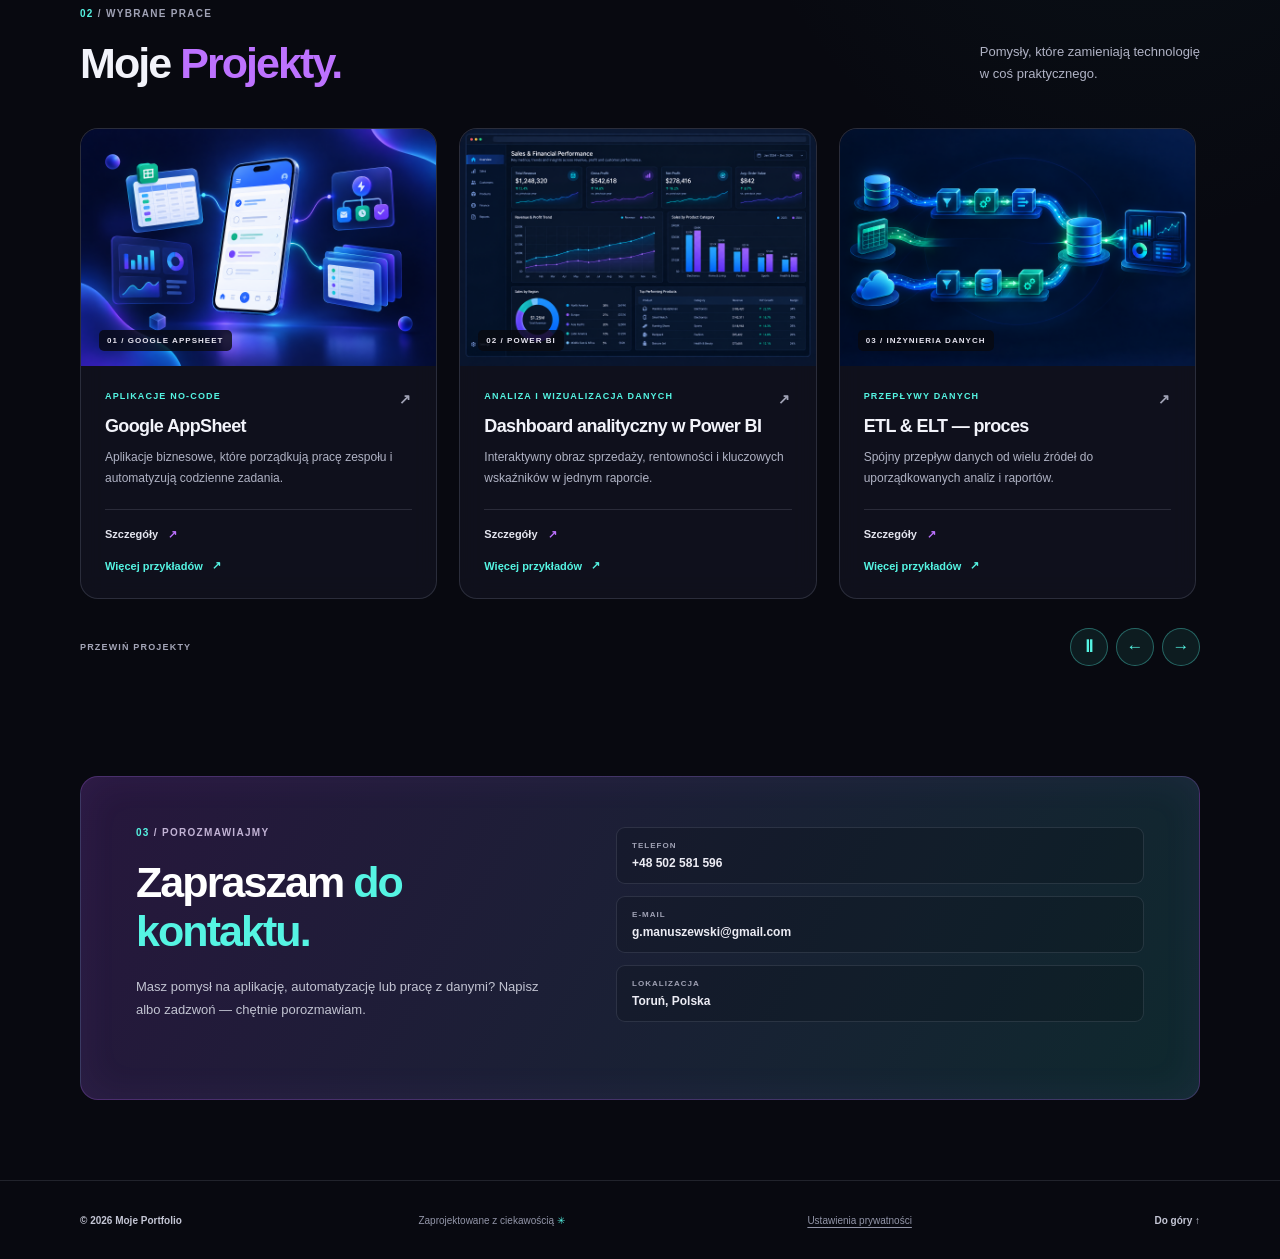
==== commit 984c75c0: "Implement consent management for Google Analytics Added consent management for Google Analytics 4, i" ====
--- a/index.html
+++ b/index.html
@@ -1,15 +1,85 @@
 <!DOCTYPE html>
 <html lang="pl">
 <head>
+  
+<!-- GM Portfolio: Consent Mode v2; uruchamia się przed kontenerem GTM. -->
+<script>
+(function () {
+  'use strict';
+  var key = 'gm_portfolio_analytics_consent_v1';
+  var choice = null;
+  try { choice = window.localStorage.getItem(key); } catch (err) { /* pamięć niedostępna */ }
+  window.gmConsentChoice = choice === 'granted' ? 'granted' : 'denied';
+  window.dataLayer = window.dataLayer || [];
+  window.gtag = function () { window.dataLayer.push(arguments); };
+  window.gtag('consent', 'default', {
+    analytics_storage: 'denied',
+    ad_storage: 'denied',
+    ad_user_data: 'denied',
+    ad_personalization: 'denied',
+    functionality_storage: 'granted',
+    security_storage: 'granted',
+    wait_for_update: 500
+  });
+  if (window.gmConsentChoice === 'granted') {
+    window.gtag('consent', 'update', {analytics_storage: 'granted'});
+  }
+})();
+</script>
+
+<!-- Google Tag Manager -->
+<script>
+(function(w,d,s,l,i){
+  w[l]=w[l]||[];
+  w[l].push({'gtm.start':new Date().getTime(),event:'gtm.js'});
+  var f=d.getElementsByTagName(s)[0],
+      j=d.createElement(s),
+      dl=l!='dataLayer'?'&l='+l:'';
+  j.async=true;
+  j.src='https://www.googletagmanager.com/gtm.js?id='+i+dl;
+  f.parentNode.insertBefore(j,f);
+})(window,document,'script','dataLayer','GTM-5FH9C9MZ');
+</script>
+<!-- End Google Tag Manager -->
+<script>
+// Jedyny wyzwalacz tagu GA4: zdarzenie po wcześniej udzielonej zgodzie.
+if (window.gmConsentChoice === 'granted') {
+  window.dataLayer.push({event: 'gm_analytics_consent_granted'});
+}
+</script>
+
   <meta charset="UTF-8">
   <meta name="viewport" content="width=device-width, initial-scale=1.0">
   <meta name="description" content="Portfolio projektów z zakresu automatyzacji, analizy danych i Smart Home.">
+  <meta name="robots" content="noindex, nofollow">
   <meta name="theme-color" content="#080910">
   <title>Moje Portfolio — technologia, która ułatwia życie</title>
   <link rel="stylesheet" href="style.css">
   <script src="script.js" defer></script>
+
+  <style>
+    /* Baner niezależny od istniejącego style.css; nie zmienia stylu portfolio. */
+    .gm-consent-banner { position: fixed; z-index: 99999; inset: auto 16px 16px; max-width: 620px;
+      margin: 0 auto; padding: 22px; border: 1px solid rgba(103,232,249,.28); border-radius: 18px;
+      background: #111727; color: #f4f8ff; box-shadow: 0 18px 65px rgba(0,0,0,.55);
+      font: 15px/1.55 system-ui,-apple-system,Segoe UI,sans-serif; }
+    .gm-consent-banner[hidden] { display: none !important; }
+    .gm-consent-title { font-size: 18px; margin: 0 0 8px; font-weight: 700; }
+    .gm-consent-banner p { margin: 0 0 16px; color: #d0d9e6; }
+    .gm-consent-actions { display: flex; flex-wrap: wrap; gap: 10px; }
+    .gm-consent-actions button { flex: 1 1 170px; cursor:pointer; border-radius: 11px;
+      padding: 11px 14px; font: inherit; font-weight: 650; }
+    #gm-consent-accept { color: #06121d; background: #67e8f9; border: 1px solid #67e8f9; }
+    #gm-consent-reject { color: #f4f8ff; background: transparent; border: 1px solid #a7b8cd; }
+    .gm-consent-manage { background: none; border: 0; color: inherit; cursor: pointer;
+      font: inherit; text-decoration: underline; text-underline-offset: 3px; }
+    .gm-consent-actions button:focus-visible, .gm-consent-manage:focus-visible {
+      outline: 3px solid #67e8f9; outline-offset: 3px; }
+    @media (max-width: 580px) { .gm-consent-banner { inset: auto 10px 10px; padding: 16px; } }
+  </style>
 </head>
 <body>
+
   <header class="site-header">
     <nav class="navigation container" aria-label="Nawigacja główna">
       <a class="brand" href="#start" aria-label="Moje Portfolio — strona główna">
@@ -141,7 +211,7 @@
             </article>
             <article class="project-card">
               <div class="card-art project-art nova-art" aria-hidden="true">
-                <img src="nova-cfo-raport-cfo.png" alt="">
+                <img src="nova-cfo-raport-cfo-galeria.png" alt="">
                 <span class="art-index">05 / NOVA COMPONENTS</span>
               </div>
               <div class="card-content">
@@ -181,7 +251,52 @@
   </main>
 
   <footer class="footer">
-    <div class="container footer-inner"><span>© 2026 Moje Portfolio</span><span>Zaprojektowane z ciekawością <span class="footer-star">✳</span></span><a href="#start">Do góry ↑</a></div>
+    <div class="container footer-inner"><span>© 2026 Moje Portfolio</span><span>Zaprojektowane z ciekawością <span class="footer-star">✳</span></span><button type="button" id="gm-consent-manage" class="gm-consent-manage">Ustawienia prywatności</button><a href="#start">Do góry ↑</a></div>
   </footer>
+
+    <aside id="gm-consent-banner" class="gm-consent-banner" role="dialog" aria-modal="false"
+           aria-labelledby="gm-consent-title" aria-describedby="gm-consent-description" hidden>
+      <h2 class="gm-consent-title" id="gm-consent-title">Prywatność i analityka</h2>
+      <p id="gm-consent-description">Za Twoją zgodą używam Google Analytics 4 do analizy
+      odwiedzin portfolio i zainteresowania projektami. Analityka jest opcjonalna.
+      Możesz odmówić i później zmienić decyzję przez „Ustawienia prywatności” w stopce.</p>
+      <div class="gm-consent-actions">
+        <button id="gm-consent-reject" type="button">Odrzucam</button>
+        <button id="gm-consent-accept" type="button">Akceptuję analitykę</button>
+      </div>
+    </aside>
+    <script>
+    (function () {
+      'use strict';
+      var key = 'gm_portfolio_analytics_consent_v1';
+      var banner = document.getElementById('gm-consent-banner');
+      var manage = document.getElementById('gm-consent-manage');
+      function show() { banner.hidden = false; }
+      function save(choice) {
+        var saved = false;
+        try { window.localStorage.setItem(key, choice); saved = true; }
+        catch (err) { /* przy niedostępnej pamięci zgoda jest tylko na bieżącą sesję */ }
+        if (choice === 'denied') {
+          window.gtag('consent', 'update', {analytics_storage: 'denied'});
+        } else {
+          window.gtag('consent', 'update', {analytics_storage: 'granted'});
+        }
+        // Restart strony gwarantuje właściwą kolejność consent → wyzwalacz GTM.
+        // Cofnięcie zgody nie cofa danych wysłanych przed zmianą decyzji.
+        if (choice === 'granted' && !saved) {
+          // Tryb bez localStorage: ze względów prywatności nie włączamy pomiaru.
+          banner.hidden = true;
+          return;
+        }
+        window.location.reload();
+      }
+      document.getElementById('gm-consent-accept').addEventListener('click', function () {save('granted');});
+      document.getElementById('gm-consent-reject').addEventListener('click', function () {save('denied');});
+      manage.addEventListener('click', show);
+      var stored = null;
+      try { stored = window.localStorage.getItem(key); } catch (err) { /* brak zapisu */ }
+      if (stored !== 'granted' && stored !== 'denied') show();
+    })();
+    </script>
 </body>
 </html>
--- a/style.css
+++ b/style.css
@@ -262,6 +262,7 @@
 .project-detail-visual { padding-block: 0 55px; }
 .project-detail-visual img { display: block; width: 100%; max-height: 520px; aspect-ratio: 3 / 2; object-fit: cover; border: 1px solid rgba(85, 244, 227, .2); border-radius: var(--radius); box-shadow: 0 20px 55px rgba(0, 0, 0, .28), 0 0 35px rgba(189, 114, 255, .1); }
 .nova-art img { object-fit: cover; object-position: center 12%; }
+.nova-art { background: linear-gradient(135deg, #123b70, #07152d); }
 .nova-summary > div { max-width: none; padding: 0; border: 0; background: transparent; }
 .nova-metrics { display: grid; grid-template-columns: repeat(3, minmax(0, 1fr)); gap: 16px; }
 .nova-metric { display: grid; gap: 9px; padding: 22px; border: 1px solid rgba(202, 205, 230, .15); border-radius: var(--radius); background: var(--glass); }
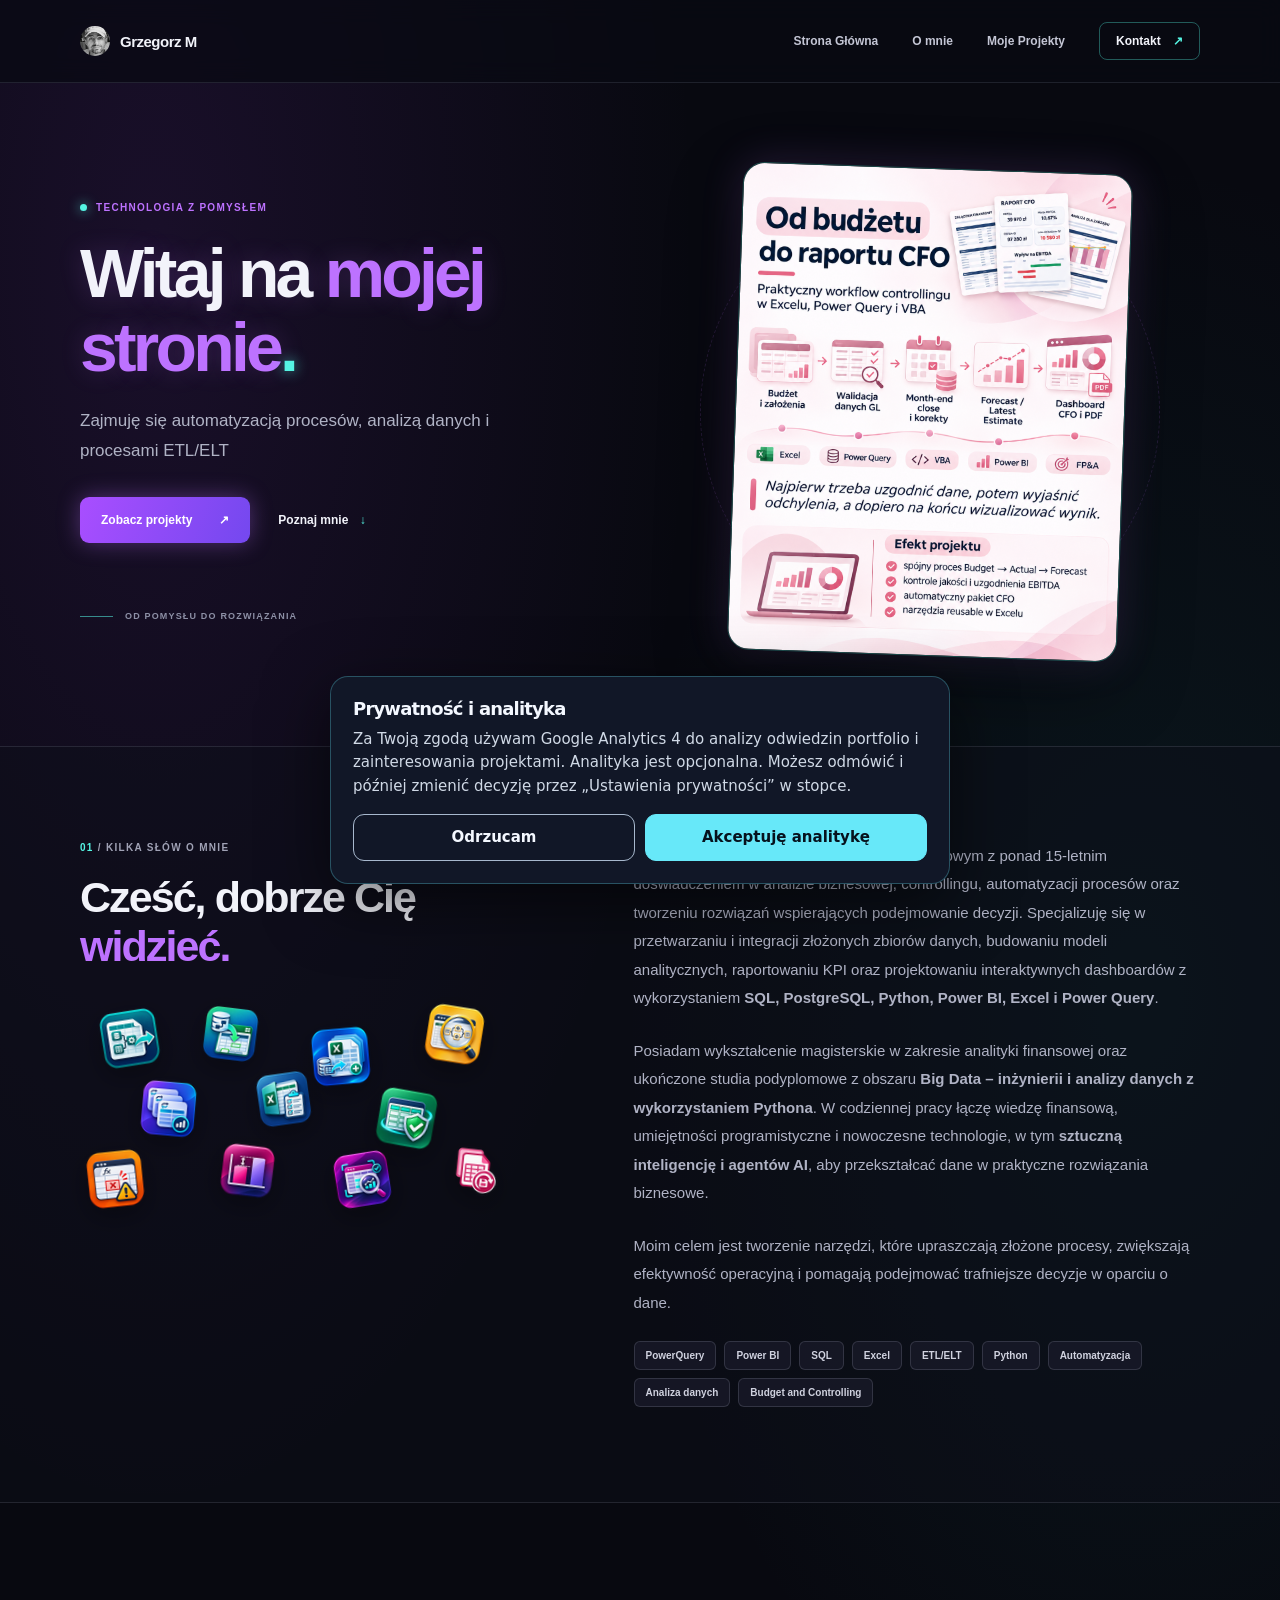
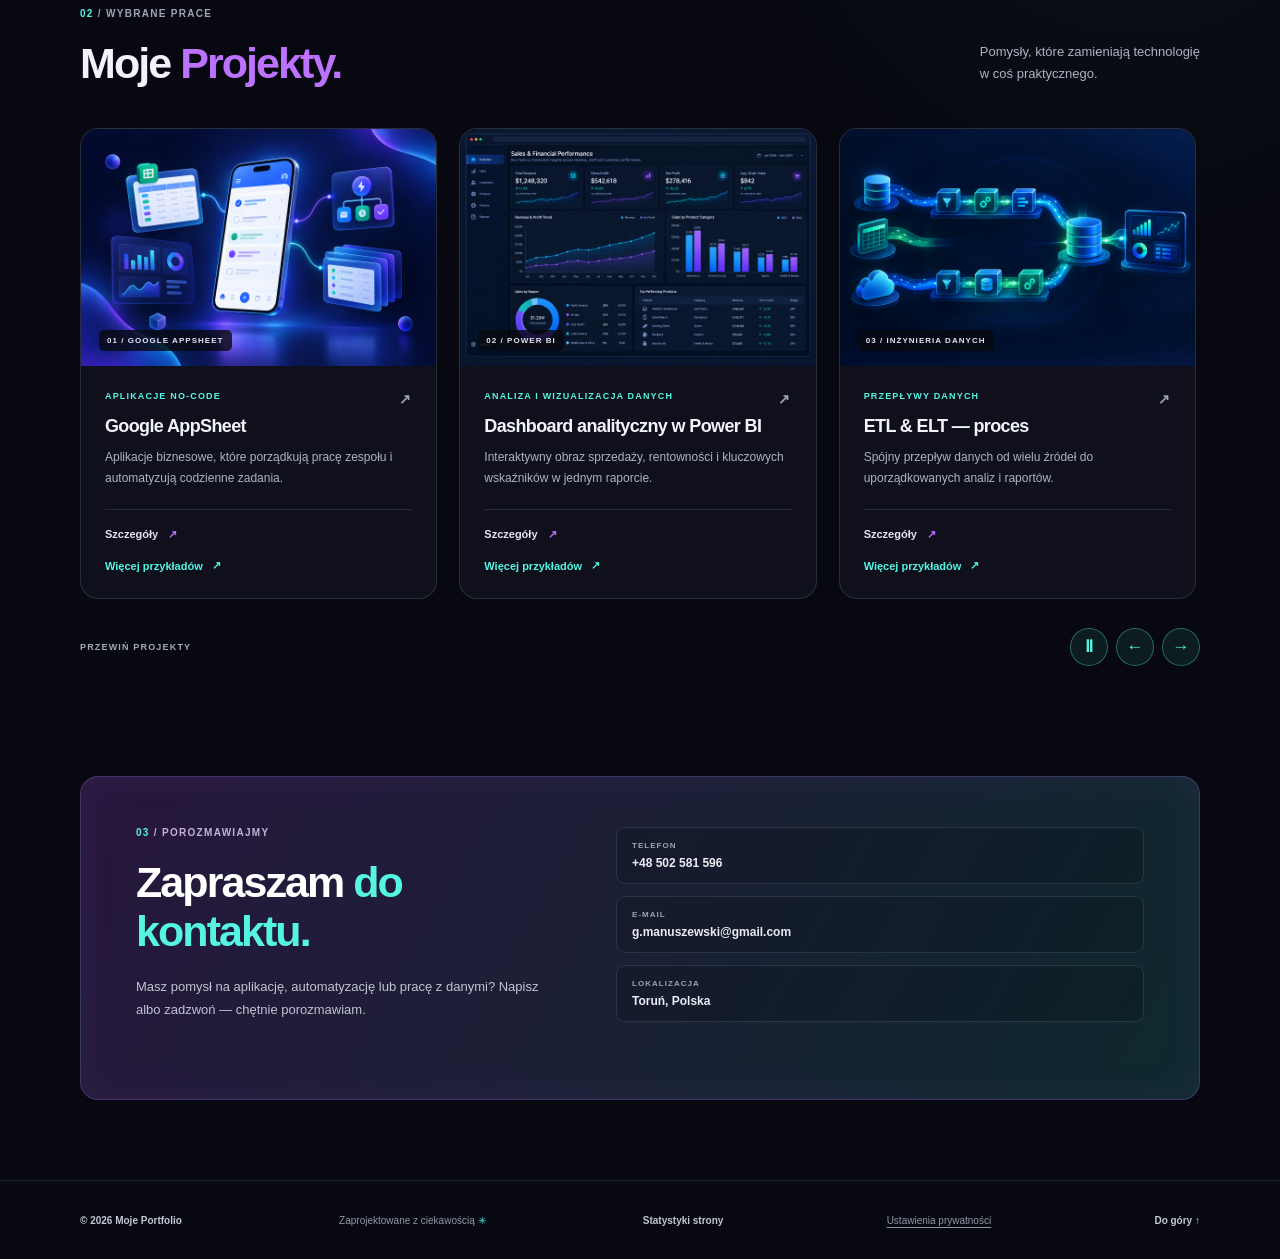
==== commit c494d6c3: "Add statistics page preview Co-authored-by: copilot-swe-agent[bot] <198982749+Copilot@users.noreply." ====
--- a/index.html
+++ b/index.html
@@ -53,9 +53,11 @@
   <meta name="description" content="Portfolio projektów z zakresu automatyzacji, analizy danych i Smart Home.">
   <meta name="robots" content="noindex, nofollow">
   <meta name="theme-color" content="#080910">
+  <link rel="icon" type="image/png" href="favicon.png">
   <title>Moje Portfolio — technologia, która ułatwia życie</title>
   <link rel="stylesheet" href="style.css">
   <script src="script.js" defer></script>
+  <script src="gm-analytics-events.js" defer></script>
 
   <style>
     /* Baner niezależny od istniejącego style.css; nie zmienia stylu portfolio. */
@@ -251,7 +253,7 @@
   </main>
 
   <footer class="footer">
-    <div class="container footer-inner"><span>© 2026 Moje Portfolio</span><span>Zaprojektowane z ciekawością <span class="footer-star">✳</span></span><button type="button" id="gm-consent-manage" class="gm-consent-manage">Ustawienia prywatności</button><a href="#start">Do góry ↑</a></div>
+    <div class="container footer-inner"><span>© 2026 Moje Portfolio</span><span>Zaprojektowane z ciekawością <span class="footer-star">✳</span></span><a href="statystyki.html">Statystyki strony</a><button type="button" id="gm-consent-manage" class="gm-consent-manage">Ustawienia prywatności</button><a href="#start">Do góry ↑</a></div>
   </footer>
 
     <aside id="gm-consent-banner" class="gm-consent-banner" role="dialog" aria-modal="false"
